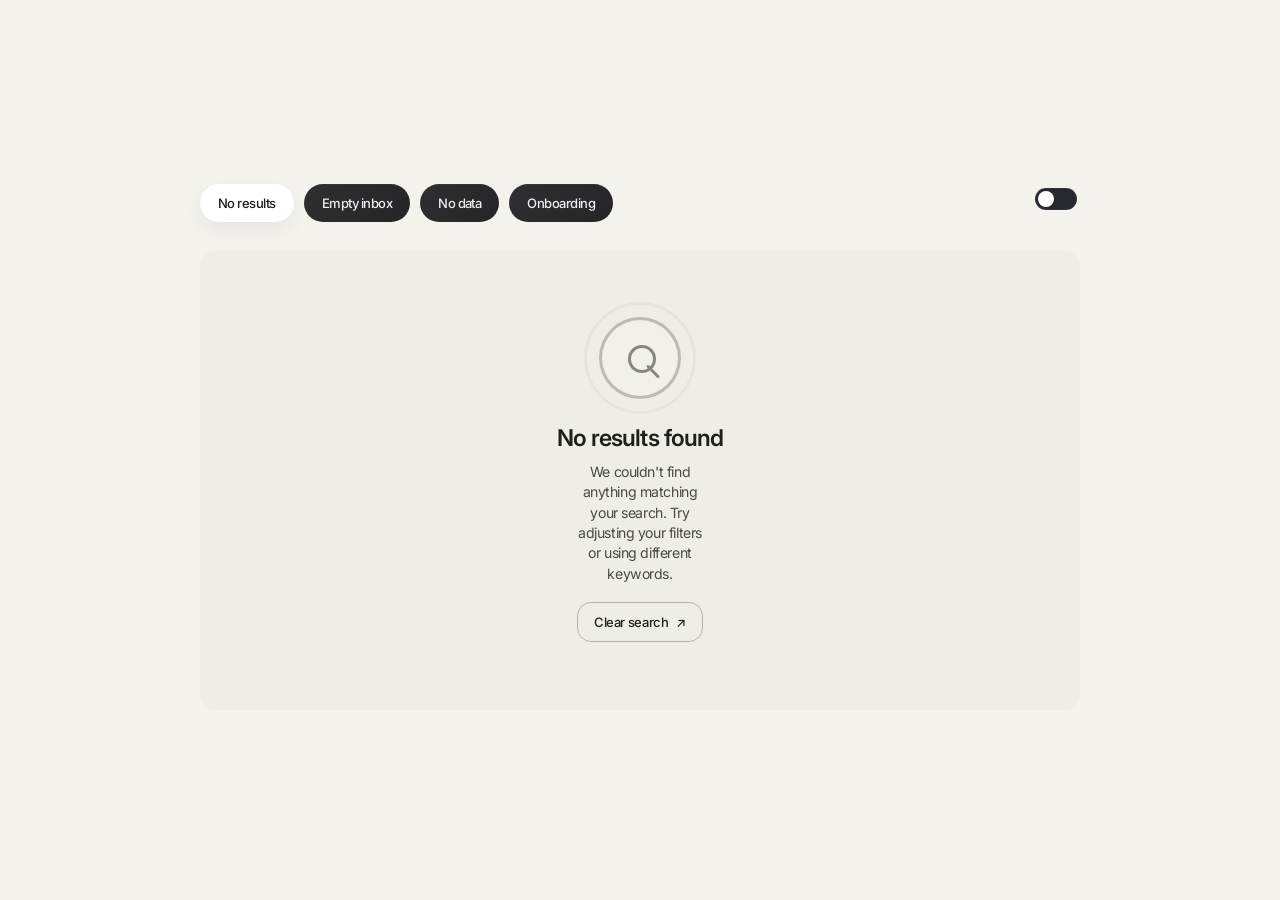
==== index.html @ ba8ad817 "structure" ====
<!DOCTYPE html>
<html lang="en">
  <head>
    <meta charset="UTF-8" />
    <meta name="viewport" content="width=device-width, initial-scale=1.0" />
    <title>Zero States</title>
    <link
      rel="icon"
      href="data:image/svg+xml,%3Csvg xmlns='http://www.w3.org/2000/svg' viewBox='0 0 64 64'%3E%3Crect width='64' height='64' rx='16' fill='%23f3f1ec'/%3E%3Ccircle cx='26' cy='26' r='10' fill='none' stroke='%23878682' stroke-width='5'/%3E%3Cpath d='M35 35l11 11' stroke='%23878682' stroke-width='5' stroke-linecap='round'/%3E%3C/svg%3E"
    />
    <link rel="preconnect" href="https://fonts.googleapis.com" />
    <link rel="preconnect" href="https://fonts.gstatic.com" crossorigin />
    <link
      href="https://fonts.googleapis.com/css2?family=Inter:wght@400;500;600&display=swap"
      rel="stylesheet"
    />
    <link rel="stylesheet" href="./styles.css" />
  </head>
  <body>
    <main class="app-shell">
      <header class="topbar">
        <div class="tab-list" role="tablist" aria-label="Zero states"></div>
        <button
          class="theme-toggle"
          id="theme-toggle"
          type="button"
          aria-label="Turn on dark mode"
          aria-pressed="false"
        >
          <span class="toggle-track">
            <span class="toggle-thumb"></span>
          </span>
        </button>
      </header>

      <section class="panel" id="panel" role="tabpanel" aria-live="polite">
        <div class="state" id="state">
          <div class="illustration" id="illustration" aria-hidden="true"></div>
          <h1 class="state-title" id="state-title"></h1>
          <p class="state-body" id="state-body"></p>
          <button class="state-button" id="state-button" type="button"></button>
        </div>
      </section>
    </main>

    <script src="./script.js"></script>
  </body>
</html>
---- styles.css ----
:root {
  color-scheme: light;
  --bg: #f4f2ed;
  --surface: #efede7;
  --line: #c9c6bf;
  --line-strong: #b6b2ab;
  --text: #1f1f1d;
  --muted: #4a4945;
  --icon: #878682;
}

body.dark {
  color-scheme: dark;
  --bg: #101115;
  --surface: #191b20;
  --line: rgba(255, 255, 255, 0.08);
  --line-strong: rgba(255, 255, 255, 0.16);
  --text: #f3f0e9;
  --muted: #c5c1b9;
  --icon: #a39f98;
}

* {
  box-sizing: border-box;
}

html,
body {
  min-height: 100%;
}

body {
  margin: 0;
  background: var(--bg);
  color: var(--text);
  font-family: "Inter", sans-serif;
  display: flex;
  align-items: center;
  justify-content: center;
}

button {
  font: inherit;
}

.app-shell {
  width: min(100%, 920px);
  margin: 0 auto;
  padding: 12px 20px 18px;
  min-height: 100vh;
  display: flex;
  flex-direction: column;
  justify-content: center;
}

.topbar {
  display: flex;
  align-items: flex-start;
  justify-content: space-between;
  gap: 24px;
  padding-bottom: 2px;
}

.tab-list {
  display: flex;
  flex-wrap: wrap;
  gap: 10px;
}

.tab-button {
  min-height: 38px;
  padding: 0 18px;
  border: 0;
  border-radius: 999px;
  background: linear-gradient(135deg, #2f2f31, #252528);
  color: rgba(255, 255, 255, 0.92);
  font-size: 13px;
  font-weight: 500;
  letter-spacing: -0.04em;
  cursor: pointer;
  box-shadow: inset 0 1px 0 rgba(255, 255, 255, 0.04);
  transition: background 180ms ease, color 180ms ease, transform 180ms ease, box-shadow 180ms ease;
}

.tab-button:hover {
  transform: translateY(-1px);
  box-shadow:
    inset 0 1px 0 rgba(255, 255, 255, 0.06),
    0 8px 20px rgba(17, 17, 17, 0.06);
}

.tab-button[aria-selected="true"] {
  background: #ffffff;
  color: #1d1d1b;
  box-shadow: 0 8px 20px rgba(17, 17, 17, 0.05);
}

.dark .tab-button {
  background: linear-gradient(135deg, #2a2c31, #202227);
  color: rgba(255, 255, 255, 0.88);
}

.dark .tab-button[aria-selected="true"] {
  background: #f3f0e8;
  color: #18191d;
}

.tab-button:focus-visible,
.theme-toggle:focus-visible,
.state-button:focus-visible {
  outline: 3px solid rgba(31, 31, 29, 0.18);
  outline-offset: 3px;
}

.dark .tab-button:focus-visible,
.dark .theme-toggle:focus-visible,
.dark .state-button:focus-visible {
  outline-color: rgba(255, 255, 255, 0.2);
}

.theme-toggle {
  display: inline-flex;
  align-items: center;
  justify-content: center;
  min-width: 48px;
  height: 30px;
  padding: 0;
  border: 0;
  background: transparent;
  cursor: pointer;
}

.toggle-track {
  position: relative;
  display: block;
  width: 42px;
  height: 22px;
  border-radius: 999px;
  background: #26282d;
  box-shadow: inset 0 0 0 1px rgba(255, 255, 255, 0.06);
  transition: background 180ms ease, box-shadow 180ms ease;
}

.toggle-thumb {
  position: absolute;
  top: 3px;
  left: 3px;
  width: 16px;
  height: 16px;
  border-radius: 999px;
  background: #ffffff;
  transition: transform 180ms ease, background 180ms ease;
}

.theme-toggle[aria-pressed="true"] .toggle-track {
  background: #f2efe7;
  box-shadow: inset 0 0 0 1px rgba(17, 17, 17, 0.08);
}

.theme-toggle[aria-pressed="true"] .toggle-thumb {
  transform: translateX(20px);
  background: #191a1e;
}

.panel {
  width: 100%;
  margin: 26px 0 0;
  min-height: 460px;
  border-radius: 16px;
  background: var(--surface);
  box-shadow: inset 0 1px 0 rgba(255, 255, 255, 0.18);
  padding: 22px;
}

.state {
  min-height: 400px;
  display: grid;
  place-content: center;
  justify-items: center;
  text-align: center;
  gap: 10px;
  animation: fadeUp 280ms ease;
}

.illustration {
  position: relative;
  width: 112px;
  height: 112px;
  margin-bottom: 0;
}

.icon-shell,
.icon-core {
  position: absolute;
  inset: 0;
  border-radius: 999px;
}

.icon-shell {
  border: 3px solid rgba(135, 134, 130, 0.08);
  animation: pulse 3.2s ease-in-out infinite;
}

.icon-core {
  inset: 15px;
  border: 3px solid rgba(135, 134, 130, 0.5);
  background: rgba(255, 255, 255, 0.16);
}

.glyph {
  position: absolute;
  inset: 0;
}

.glyph-search::before,
.glyph-search::after,
.glyph-inbox::before,
.glyph-inbox::after,
.glyph-data::before,
.glyph-data::after,
.glyph-sparkles::before,
.glyph-sparkles::after {
  content: "";
  position: absolute;
}

.glyph-search::before {
  top: 43px;
  left: 44px;
  width: 22px;
  height: 22px;
  border: 3px solid var(--icon);
  border-radius: 999px;
}

.glyph-search::after {
  top: 62px;
  left: 63px;
  width: 17px;
  height: 3px;
  border-radius: 999px;
  background: var(--icon);
  transform: rotate(45deg);
  transform-origin: left center;
}

.glyph-inbox::before {
  top: 43px;
  left: 33px;
  width: 48px;
  height: 30px;
  border: 3px solid var(--icon);
  border-bottom-left-radius: 14px;
  border-bottom-right-radius: 14px;
  border-top-left-radius: 8px;
  border-top-right-radius: 8px;
}

.glyph-inbox::after {
  top: 55px;
  left: 45px;
  width: 25px;
  height: 14px;
  border-left: 3px solid var(--icon);
  border-right: 3px solid var(--icon);
  border-bottom: 3px solid var(--icon);
  border-bottom-left-radius: 9px;
  border-bottom-right-radius: 9px;
}

.glyph-data::before {
  left: 35px;
  bottom: 34px;
  width: 12px;
  height: 28px;
  border-radius: 10px;
  background: var(--icon);
  box-shadow:
    18px -10px 0 0 var(--icon),
    36px -3px 0 0 var(--icon);
}

.glyph-data::after {
  left: 30px;
  bottom: 30px;
  width: 60px;
  height: 3px;
  border-radius: 999px;
  background: rgba(135, 134, 130, 0.55);
}

.glyph-sparkles::before {
  top: 33px;
  left: 53px;
  width: 10px;
  height: 34px;
  border-radius: 999px;
  background: var(--icon);
}

.glyph-sparkles::after {
  top: 46px;
  left: 40px;
  width: 36px;
  height: 10px;
  border-radius: 999px;
  background: var(--icon);
  box-shadow:
    28px -18px 0 -4px rgba(135, 134, 130, 0.92),
    -22px 18px 0 -4px rgba(135, 134, 130, 0.92);
}

.state-title {
  margin: 0;
  max-width: 16ch;
  font-size: clamp(18px, 1.8vw, 24px);
  font-weight: 600;
  letter-spacing: -0.04em;
}

.state-body {
  margin: 0;
  max-width: 15ch;
  color: var(--muted);
  font-size: clamp(13px, 1.1vw, 15px);
  line-height: 1.45;
  letter-spacing: -0.03em;
}

.state-button {
  margin-top: 8px;
  min-height: 40px;
  padding: 0 16px;
  border: 1px solid var(--line-strong);
  border-radius: 14px;
  background: transparent;
  color: var(--text);
  font-size: 13px;
  font-weight: 500;
  letter-spacing: -0.03em;
  cursor: pointer;
  transition: transform 180ms ease, background 180ms ease;
}

.state-button:hover {
  transform: translateY(-1px);
  background: rgba(255, 255, 255, 0.2);
}

.dark .state-button:hover {
  background: rgba(255, 255, 255, 0.05);
}

.state-button::after {
  content: "↗";
  margin-left: 8px;
}

@keyframes fadeUp {
  from {
    opacity: 0;
    transform: translateY(8px);
  }
  to {
    opacity: 1;
    transform: translateY(0);
  }
}

@keyframes pulse {
  0%,
  100% {
    transform: scale(1);
    opacity: 1;
  }
  50% {
    transform: scale(1.03);
    opacity: 0.82;
  }
}

@media (max-width: 900px) {
  body {
    display: block;
  }

  .app-shell {
    padding: 10px 12px 16px;
    min-height: 100vh;
  }

  .topbar {
    align-items: stretch;
    flex-direction: column;
  }

  .theme-toggle {
    align-self: flex-end;
  }

  .panel {
    min-height: 360px;
    margin-top: 20px;
    padding: 16px;
  }

  .state {
    min-height: 300px;
  }

  .tab-button {
    font-size: 12px;
    min-height: 34px;
    padding: 0 12px;
  }

  .state-title {
    font-size: 18px;
  }

  .state-button {
    font-size: 13px;
  }

  .state-body {
    font-size: 13px;
  }
}

@media (prefers-reduced-motion: reduce) {
  *,
  *::before,
  *::after {
    animation-duration: 0.01ms !important;
    animation-iteration-count: 1 !important;
    transition-duration: 0.01ms !important;
    scroll-behavior: auto !important;
  }
}
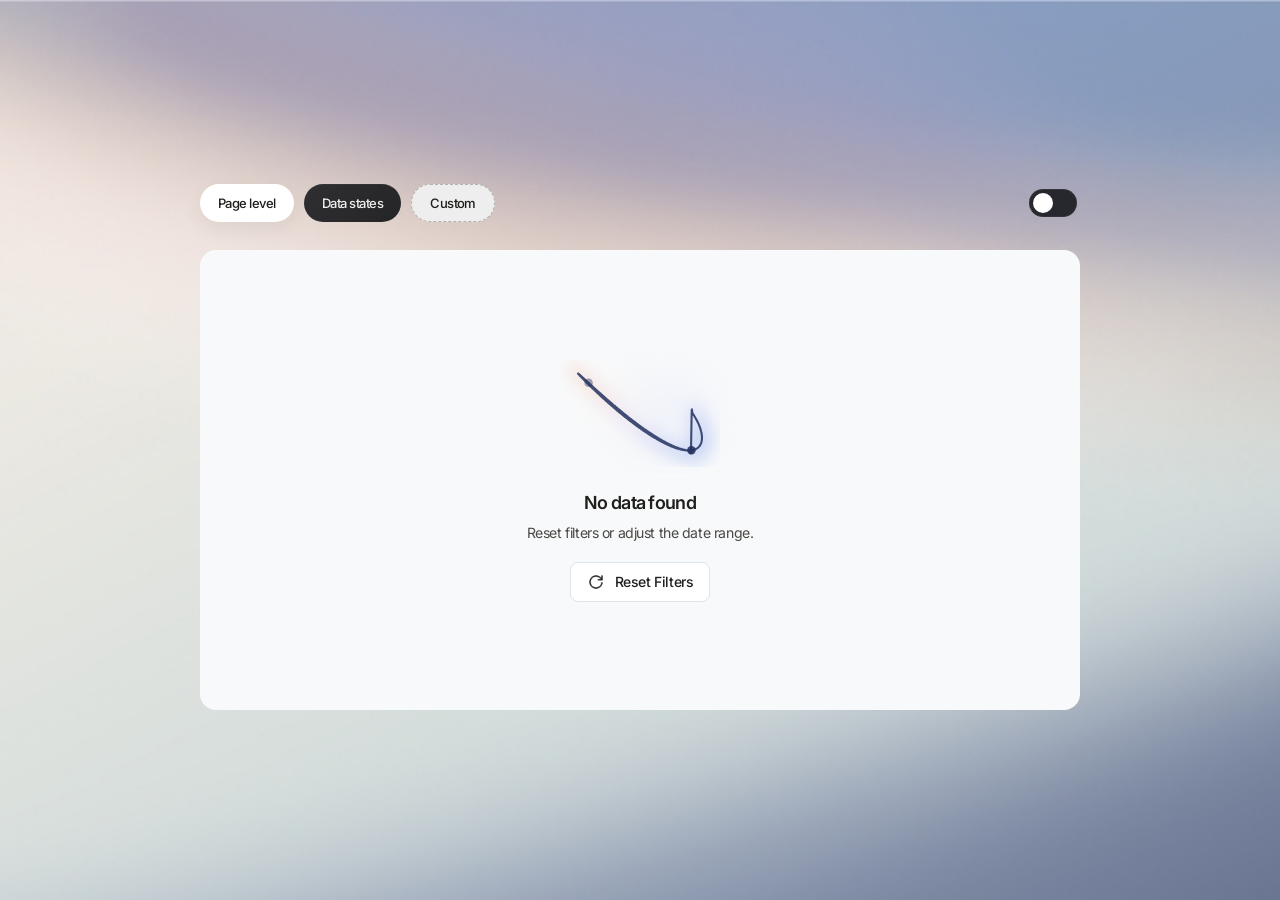
==== commit ccccbe23: "custom states" ====
--- a/index.html
+++ b/index.html
@@ -35,10 +35,56 @@
 
       <section class="panel" id="panel" role="tabpanel" aria-live="polite">
         <div class="state" id="state">
-          <div class="illustration" id="illustration" aria-hidden="true"></div>
-          <h1 class="state-title" id="state-title"></h1>
-          <p class="state-body" id="state-body"></p>
-          <button class="state-button" id="state-button" type="button"></button>
+          <div class="state-preview">
+            <div class="illustration" id="illustration" aria-hidden="true"></div>
+            <h1 class="state-title" id="state-title"></h1>
+            <p class="state-body" id="state-body"></p>
+            <button class="state-button" id="state-button" type="button"></button>
+          </div>
+          <form class="custom-controls" id="custom-controls" aria-label="Custom Lissajous controls">
+            <label class="control-field">
+              <span class="control-label">Amplitude X</span>
+              <input id="control-amplitude-x" type="range" min="24" max="80" step="1" />
+              <output class="control-value" id="value-amplitude-x" for="control-amplitude-x"></output>
+            </label>
+            <label class="control-field">
+              <span class="control-label">Amplitude Y</span>
+              <input id="control-amplitude-y" type="range" min="24" max="80" step="1" />
+              <output class="control-value" id="value-amplitude-y" for="control-amplitude-y"></output>
+            </label>
+            <label class="control-field">
+              <span class="control-label">Frequency X</span>
+              <input id="control-frequency-x" type="range" min="1" max="5" step="1" />
+              <output class="control-value" id="value-frequency-x" for="control-frequency-x"></output>
+            </label>
+            <label class="control-field">
+              <span class="control-label">Frequency Y</span>
+              <input id="control-frequency-y" type="range" min="1" max="5" step="1" />
+              <output class="control-value" id="value-frequency-y" for="control-frequency-y"></output>
+            </label>
+            <label class="control-field">
+              <span class="control-label">Phase</span>
+              <input id="control-phase" type="range" min="0" max="6.28" step="0.01" />
+              <output class="control-value" id="value-phase" for="control-phase"></output>
+            </label>
+            <label class="control-field">
+              <span class="control-label">Rotation</span>
+              <input id="control-rotation" type="range" min="-0.8" max="0.8" step="0.01" />
+              <output class="control-value" id="value-rotation" for="control-rotation"></output>
+            </label>
+            <label class="control-field control-field-full">
+              <span class="control-label">Empty state title</span>
+              <input id="control-title" type="text" />
+            </label>
+            <label class="control-field control-field-full">
+              <span class="control-label">Description</span>
+              <textarea id="control-description" rows="3"></textarea>
+            </label>
+            <label class="control-field control-field-full">
+              <span class="control-label">Button</span>
+              <input id="control-button" type="text" />
+            </label>
+          </form>
         </div>
       </section>
     </main>
--- a/styles.css
+++ b/styles.css
@@ -1,23 +1,71 @@
 :root {
   color-scheme: light;
-  --bg: #f4f2ed;
-  --surface: #efede7;
+  --bg: #ebf0f5;
+  --bg-image: url("./bg-light.png");
+  --surface: #f8f9fa;
+  --surface-strong: #ffffff;
   --line: #c9c6bf;
   --line-strong: #b6b2ab;
   --text: #1f1f1d;
   --muted: #4a4945;
   --icon: #878682;
+  --brand-indigo: #4c6ef5;
+  --brand-indigo-strong: #3b5bdb;
+  --brand-indigo-soft: #dbe4ff;
+  --brand-cyan: #e3fafc;
+  --brand-cyan-strong: #74c0fc;
+  --brand-warm: #ffd7c2;
+  --brand-warm-soft: #fff1e8;
+  --art-ink: #21305d;
+  --art-accent: #4c6ef5;
+  --art-accent-strong: #90a7ff;
+  --art-indigo-light: #748ffc;
+  --art-guide: rgba(76, 110, 245, 0.18);
+  --art-guide-faint: rgba(76, 110, 245, 0.08);
+  --art-node: #21305d;
+  --art-frame: rgba(76, 110, 245, 0.08);
+  --art-grad-warm: #f4ddd3;
+  --art-grad-soft: #ebe5f8;
+  --art-grad-cool: #bdccf4;
+  --art-grad-cyan: #edf7fb;
+  --shadow-lg:
+    0 24px 60px rgba(76, 110, 245, 0.1),
+    0 8px 24px rgba(23, 32, 59, 0.06);
 }
 
 body.dark {
   color-scheme: dark;
   --bg: #101115;
+  --bg-image: url("./bg-dark.png");
   --surface: #191b20;
+  --surface-strong: #191b20;
   --line: rgba(255, 255, 255, 0.08);
   --line-strong: rgba(255, 255, 255, 0.16);
   --text: #f3f0e9;
   --muted: #c5c1b9;
   --icon: #a39f98;
+  --brand-indigo: #4c6ef5;
+  --brand-indigo-strong: #7f98ff;
+  --brand-indigo-soft: rgba(76, 110, 245, 0.22);
+  --brand-cyan: #e3fafc;
+  --brand-cyan-strong: #8ce8f5;
+  --brand-warm: #ffb790;
+  --brand-warm-soft: rgba(255, 183, 144, 0.16);
+  --art-ink: #e3fafc;
+  --art-accent: #93b9ff;
+  --art-accent-strong: #7ce8f2;
+  --art-indigo-light: #edf2ff;
+  --art-guide: rgba(227, 250, 252, 0.16);
+  --art-guide-faint: rgba(227, 250, 252, 0.08);
+  --art-node: #e3fafc;
+  --art-frame: rgba(76, 110, 245, 0.16);
+  --art-grad-warm: #a89288;
+  --art-grad-soft: #767ca8;
+  --art-grad-cool: #6f7fb3;
+  --art-grad-cyan: #cfdde4;
+  --shadow-lg:
+    0 28px 80px rgba(0, 0, 0, 0.34),
+    0 12px 28px rgba(76, 110, 245, 0.16);
 }
 
 * {
@@ -31,7 +79,11 @@
 
 body {
   margin: 0;
-  background: var(--bg);
+  background-color: var(--bg);
+  background-image: var(--bg-image);
+  background-position: center;
+  background-repeat: no-repeat;
+  background-size: cover;
   color: var(--text);
   font-family: "Inter", sans-serif;
   display: flex;
@@ -105,6 +157,30 @@
   color: #18191d;
 }
 
+.tab-button#tab-custom {
+  border: 1px dashed var(--line-strong);
+  background: #eeeeee;
+  color: #1d1d1b;
+  box-shadow: none;
+}
+
+.tab-button#tab-custom:hover {
+  box-shadow: 0 8px 20px rgba(17, 17, 17, 0.05);
+}
+
+.tab-button#tab-custom[aria-selected="true"] {
+  background: #ffffff;
+  color: #1d1d1b;
+  box-shadow: 0 8px 20px rgba(17, 17, 17, 0.05);
+}
+
+.dark .tab-button#tab-custom,
+.dark .tab-button#tab-custom[aria-selected="true"] {
+  border-color: rgba(255, 255, 255, 0.2);
+  background: #f3f0e8;
+  color: #18191d;
+}
+
 .tab-button:focus-visible,
 .theme-toggle:focus-visible,
 .state-button:focus-visible {
@@ -122,8 +198,8 @@
   display: inline-flex;
   align-items: center;
   justify-content: center;
-  min-width: 48px;
-  height: 30px;
+  min-width: 54px;
+  height: 38px;
   padding: 0;
   border: 0;
   background: transparent;
@@ -133,8 +209,8 @@
 .toggle-track {
   position: relative;
   display: block;
-  width: 42px;
-  height: 22px;
+  width: 48px;
+  height: 28px;
   border-radius: 999px;
   background: #26282d;
   box-shadow: inset 0 0 0 1px rgba(255, 255, 255, 0.06);
@@ -143,10 +219,10 @@
 
 .toggle-thumb {
   position: absolute;
-  top: 3px;
-  left: 3px;
-  width: 16px;
-  height: 16px;
+  top: 4px;
+  left: 4px;
+  width: 20px;
+  height: 20px;
   border-radius: 999px;
   background: #ffffff;
   transition: transform 180ms ease, background 180ms ease;
@@ -173,6 +249,7 @@
 }
 
 .state {
+  position: relative;
   min-height: 400px;
   display: grid;
   place-content: center;
@@ -182,163 +259,352 @@
   animation: fadeUp 280ms ease;
 }
 
+.state-preview {
+  display: contents;
+}
+
 .illustration {
   position: relative;
-  width: 112px;
-  height: 112px;
+  width: 220px;
+  height: 140px;
   margin-bottom: 0;
 }
 
-.icon-shell,
-.icon-core {
+.artboard {
   position: absolute;
   inset: 0;
-  border-radius: 999px;
-}
-
-.icon-shell {
-  border: 3px solid rgba(135, 134, 130, 0.08);
-  animation: pulse 3.2s ease-in-out infinite;
-}
-
-.icon-core {
-  inset: 15px;
-  border: 3px solid rgba(135, 134, 130, 0.5);
-  background: rgba(255, 255, 255, 0.16);
-}
-
-.glyph {
-  position: absolute;
-  inset: 0;
-}
-
-.glyph-search::before,
-.glyph-search::after,
-.glyph-inbox::before,
-.glyph-inbox::after,
-.glyph-data::before,
-.glyph-data::after,
-.glyph-sparkles::before,
-.glyph-sparkles::after {
+  display: grid;
+  place-items: center;
+}
+
+.artboard::before {
   content: "";
   position: absolute;
-}
-
-.glyph-search::before {
-  top: 43px;
-  left: 44px;
-  width: 22px;
-  height: 22px;
-  border: 3px solid var(--icon);
-  border-radius: 999px;
-}
-
-.glyph-search::after {
-  top: 62px;
-  left: 63px;
-  width: 17px;
-  height: 3px;
-  border-radius: 999px;
-  background: var(--icon);
-  transform: rotate(45deg);
-  transform-origin: left center;
-}
-
-.glyph-inbox::before {
-  top: 43px;
-  left: 33px;
-  width: 48px;
-  height: 30px;
-  border: 3px solid var(--icon);
-  border-bottom-left-radius: 14px;
-  border-bottom-right-radius: 14px;
-  border-top-left-radius: 8px;
-  border-top-right-radius: 8px;
-}
-
-.glyph-inbox::after {
-  top: 55px;
-  left: 45px;
-  width: 25px;
-  height: 14px;
-  border-left: 3px solid var(--icon);
-  border-right: 3px solid var(--icon);
-  border-bottom: 3px solid var(--icon);
-  border-bottom-left-radius: 9px;
-  border-bottom-right-radius: 9px;
-}
-
-.glyph-data::before {
-  left: 35px;
-  bottom: 34px;
-  width: 12px;
-  height: 28px;
-  border-radius: 10px;
-  background: var(--icon);
-  box-shadow:
-    18px -10px 0 0 var(--icon),
-    36px -3px 0 0 var(--icon);
-}
-
-.glyph-data::after {
-  left: 30px;
-  bottom: 30px;
-  width: 60px;
-  height: 3px;
-  border-radius: 999px;
-  background: rgba(135, 134, 130, 0.55);
-}
-
-.glyph-sparkles::before {
-  top: 33px;
-  left: 53px;
-  width: 10px;
-  height: 34px;
-  border-radius: 999px;
-  background: var(--icon);
-}
-
-.glyph-sparkles::after {
-  top: 46px;
-  left: 40px;
-  width: 36px;
-  height: 10px;
-  border-radius: 999px;
-  background: var(--icon);
-  box-shadow:
-    28px -18px 0 -4px rgba(135, 134, 130, 0.92),
-    -22px 18px 0 -4px rgba(135, 134, 130, 0.92);
+  inset: 22px 30px;
+  border-radius: 24px;
+  background:
+    radial-gradient(circle at 38% 40%, rgba(244, 221, 211, 0.14), transparent 42%),
+    radial-gradient(circle at 70% 54%, rgba(116, 143, 252, 0.12), transparent 58%),
+    linear-gradient(180deg, rgba(255, 255, 255, 0.28), rgba(255, 255, 255, 0));
+  opacity: 0.62;
+  filter: blur(16px);
+}
+
+.dark .artboard::before {
+  background:
+    radial-gradient(circle at 38% 40%, rgba(168, 146, 136, 0.07), transparent 42%),
+    radial-gradient(circle at 70% 54%, rgba(207, 221, 228, 0.06), transparent 58%),
+    linear-gradient(180deg, rgba(255, 255, 255, 0.05), rgba(255, 255, 255, 0));
+}
+
+.art-svg {
+  width: 100%;
+  height: 100%;
+  overflow: visible;
+  position: relative;
+  z-index: 1;
+}
+
+.graphic-guide,
+.graphic-guide-faint {
+  fill: none;
+  stroke: var(--art-guide);
+  stroke-width: 1.1;
+  vector-effect: non-scaling-stroke;
+}
+
+.graphic-guide-faint {
+  stroke: var(--art-guide-faint);
+}
+
+.graphic-frame {
+  fill: var(--art-frame);
+  stroke: var(--art-guide);
+  stroke-width: 1.1;
+}
+
+.graphic-primary,
+.graphic-secondary,
+.graphic-tertiary {
+  fill: none;
+  vector-effect: non-scaling-stroke;
+  stroke-linecap: round;
+  stroke-linejoin: round;
+}
+
+.graphic-primary {
+  stroke: var(--art-ink);
+  stroke-width: 2;
+}
+
+.graphic-secondary {
+  stroke: var(--art-accent);
+  stroke-width: 2.2;
+}
+
+.graphic-tertiary {
+  stroke: var(--art-accent-strong);
+  stroke-width: 1.6;
+  opacity: 0.56;
+}
+
+.graphic-glow {
+  opacity: 0.7;
+}
+
+.graphic-node {
+  fill: var(--art-node);
+  animation: nodePulse 2.8s ease-in-out infinite;
+}
+
+.graphic-node-soft {
+  opacity: 0.42;
+}
+
+.lissajous-svg,
+.waves-svg,
+.harmonics-svg,
+.rosette-svg {
+  animation: driftGraphic 6.4s ease-in-out infinite;
+}
+
+.state-curve-svg {
+  animation: driftGraphic 6.8s ease-in-out infinite;
+}
+
+.waves-svg {
+  animation-duration: 7.8s;
+}
+
+.harmonics-svg {
+  animation-duration: 5.6s;
+}
+
+.rosette-svg {
+  animation-duration: 6.8s;
+}
+
+.loop-a,
+.loop-b,
+.wave-main,
+.wave-alt,
+.wave-tert,
+.harmonic-a,
+.harmonic-b,
+.harmonic-c,
+.rosette-primary,
+.rosette-secondary,
+.rosette-tertiary {
+  stroke-dasharray: 220 16;
+}
+
+.loop-a,
+.wave-main,
+.harmonic-a,
+.rosette-primary {
+  animation: traceForward 8s linear infinite;
+}
+
+.loop-b,
+.wave-alt,
+.harmonic-b,
+.rosette-secondary {
+  animation: traceReverse 10s linear infinite;
+}
+
+.wave-tert,
+.harmonic-c,
+.rosette-tertiary {
+  animation: traceForward 12s linear infinite;
+}
+
+.wave-glow,
+.lissajous-glow,
+.harmonic-glow,
+.rosette-glow {
+  animation: glowPulse 4.8s ease-in-out infinite;
+}
+
+.curve-glow {
+  animation: glowPulse 4.8s ease-in-out infinite;
+}
+
+.curve-path {
+  stroke-dasharray: 320 18;
+  animation: traceForward 10s linear infinite;
+}
+
+.curve-path-page {
+  stroke: var(--art-ink);
+  stroke-width: 2.1;
+  stroke-dasharray: none;
+  animation: none;
+}
+
+.motion-node {
+  fill: var(--art-ink);
+  animation: none;
+}
+
+.motion-node-page-soft {
+  fill: var(--art-ink);
+}
+
+.dark .motion-node {
+  fill: var(--brand-cyan);
+}
+
+.dark .motion-node-page-soft {
+  fill: rgba(227, 250, 252, 0.68);
 }
 
 .state-title {
   margin: 0;
-  max-width: 16ch;
-  font-size: clamp(18px, 1.8vw, 24px);
+  max-width: 28ch;
+  font-size: 18px;
   font-weight: 600;
   letter-spacing: -0.04em;
+  text-wrap: balance;
 }
 
 .state-body {
   margin: 0;
-  max-width: 15ch;
+  max-width: 34ch;
   color: var(--muted);
   font-size: clamp(13px, 1.1vw, 15px);
   line-height: 1.45;
   letter-spacing: -0.03em;
 }
 
+.state[data-scenario="data-states"] .state-title {
+  font-size: clamp(16px, 1.25vw, 18px);
+}
+
+.state[data-scenario="custom"] {
+  width: 100%;
+  max-width: 860px;
+  grid-template-columns: minmax(0, 300px) minmax(0, 440px);
+  grid-template-areas: "preview controls";
+  align-items: center;
+  justify-items: stretch;
+  justify-content: center;
+  column-gap: 32px;
+  row-gap: 0;
+  text-align: center;
+}
+
+.state[data-scenario="custom"] .state-preview {
+  grid-area: preview;
+  display: grid;
+  justify-items: center;
+  align-content: center;
+  gap: 8px;
+}
+
+.state[data-scenario="custom"] .custom-controls {
+  grid-area: controls;
+  width: 100%;
+  margin-top: 0;
+  align-self: center;
+}
+
+.state[data-scenario="custom"] .illustration {
+  margin-bottom: -8px;
+}
+
+.state[data-scenario="custom"] .state-title {
+  max-width: 20ch;
+  text-align: center;
+}
+
+.state[data-scenario="custom"] .state-body {
+  max-width: 30ch;
+  text-align: center;
+}
+
+.state[data-scenario="custom"] .state-button {
+  margin-top: 2px;
+}
+
+.custom-controls {
+  width: min(100%, 620px);
+  display: grid;
+  grid-template-columns: repeat(2, minmax(0, 1fr));
+  gap: 12px 16px;
+  margin-top: 8px;
+  padding: 16px;
+  border: 1px solid var(--line);
+  border-radius: 14px;
+  background: rgba(255, 255, 255, 0.7);
+  text-align: left;
+}
+
+.custom-controls[hidden] {
+  display: none;
+}
+
+.dark .custom-controls {
+  background: rgba(255, 255, 255, 0.04);
+}
+
+.control-field {
+  display: grid;
+  gap: 6px;
+}
+
+.control-field-full {
+  grid-column: 1 / -1;
+}
+
+.control-label {
+  font-size: 12px;
+  font-weight: 600;
+  letter-spacing: -0.02em;
+}
+
+.control-field input[type="text"],
+.control-field textarea {
+  width: 100%;
+  padding: 8px 10px;
+  border: 1px solid var(--line);
+  border-radius: 8px;
+  background: var(--surface-strong);
+  color: var(--text);
+  font: inherit;
+  resize: vertical;
+}
+
+.control-field textarea {
+  min-height: 88px;
+}
+
+.control-field input[type="range"] {
+  width: 100%;
+  margin: 0;
+  accent-color: var(--brand-indigo);
+}
+
+.control-value {
+  color: var(--muted);
+  font-size: 12px;
+  letter-spacing: -0.02em;
+}
+
 .state-button {
   margin-top: 8px;
   min-height: 40px;
   padding: 0 16px;
-  border: 1px solid var(--line-strong);
-  border-radius: 14px;
-  background: transparent;
+  border: 1px solid #dee5eb;
+  border-radius: 8px;
+  background: #ffffff;
   color: var(--text);
-  font-size: 13px;
+  font-size: 14px;
   font-weight: 500;
   letter-spacing: -0.03em;
   cursor: pointer;
+  display: inline-flex;
+  align-items: center;
+  justify-content: center;
   transition: transform 180ms ease, background 180ms ease;
 }
 
@@ -347,13 +613,24 @@
   background: rgba(255, 255, 255, 0.2);
 }
 
+.dark .state-button {
+  color: #1f1f1d;
+}
+
 .dark .state-button:hover {
-  background: rgba(255, 255, 255, 0.05);
-}
-
-.state-button::after {
-  content: "↗";
-  margin-left: 8px;
+  background: #ffffff;
+}
+
+.state-button::before {
+  content: "";
+  margin-right: 10px;
+  width: 18px;
+  height: 18px;
+  flex: 0 0 18px;
+  background-image: url("./reload.png");
+  background-repeat: no-repeat;
+  background-position: center;
+  background-size: contain;
 }
 
 @keyframes fadeUp {
@@ -367,15 +644,55 @@
   }
 }
 
-@keyframes pulse {
+@keyframes driftGraphic {
   0%,
   100% {
+    transform: translateY(0);
+  }
+  50% {
+    transform: translateY(-4px);
+  }
+}
+
+@keyframes traceForward {
+  from {
+    stroke-dashoffset: 0;
+  }
+  to {
+    stroke-dashoffset: -236;
+  }
+}
+
+@keyframes traceReverse {
+  from {
+    stroke-dashoffset: 0;
+  }
+  to {
+    stroke-dashoffset: 236;
+  }
+}
+
+@keyframes glowPulse {
+  0%,
+  100% {
+    opacity: 0.5;
     transform: scale(1);
+  }
+  50% {
+    opacity: 0.9;
+    transform: scale(1.02);
+  }
+}
+
+@keyframes nodePulse {
+  0%,
+  100% {
+    opacity: 0.9;
+    transform: scale(1);
+  }
+  50% {
     opacity: 1;
-  }
-  50% {
-    transform: scale(1.03);
-    opacity: 0.82;
+    transform: scale(1.18);
   }
 }
 
@@ -408,6 +725,11 @@
     min-height: 300px;
   }
 
+  .illustration {
+    width: 176px;
+    height: 112px;
+  }
+
   .tab-button {
     font-size: 12px;
     min-height: 34px;
@@ -424,6 +746,25 @@
 
   .state-body {
     font-size: 13px;
+  }
+
+  .state[data-scenario="custom"] {
+    max-width: none;
+    grid-template-columns: 1fr;
+    grid-template-areas:
+      "preview"
+      "controls";
+    justify-items: center;
+    text-align: center;
+  }
+
+  .state[data-scenario="custom"] .state-preview {
+    gap: 10px;
+  }
+
+  .custom-controls {
+    grid-template-columns: 1fr;
+    width: min(100%, 360px);
   }
 }
 
